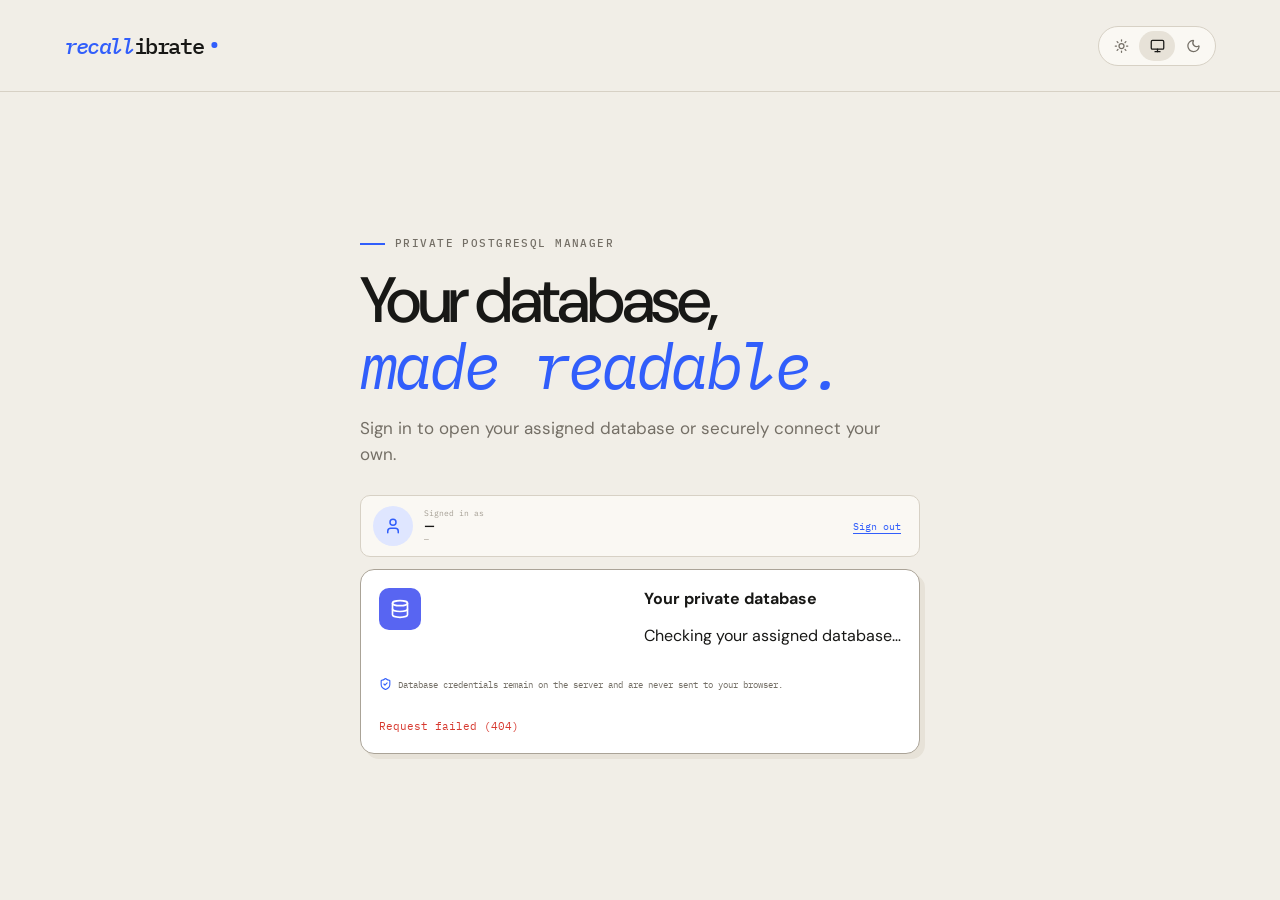
==== backend/frontend/index.html @ e200602b "fix discord auth" ====
<!DOCTYPE html>
<html lang="en" data-theme="system">
<head>
    <meta charset="UTF-8">
    <meta name="viewport" content="width=device-width, initial-scale=1.0">
    <meta name="color-scheme" content="dark light">
    <title>recallibrate — private database workbench</title>
    <meta name="description" content="A private, Discord-authenticated workspace for searching and editing PostgreSQL data.">
    <link rel="preconnect" href="https://fonts.googleapis.com">
    <link rel="preconnect" href="https://fonts.gstatic.com" crossorigin>
    <link href="https://fonts.googleapis.com/css2?family=DM+Sans:wght@400;500;600&family=IBM+Plex+Mono:ital,wght@0,400;0,500;1,500&display=swap" rel="stylesheet">
    <script src="lucide.min.js?v=20260715-3"></script>
    <link rel="stylesheet" href="style.css?v=20260715-6">
</head>
<body>
    <div class="ambient-grid" aria-hidden="true"></div>

    <section id="connect-view" class="connect-view">
        <header class="public-header">
            <a class="wordmark" href="#" aria-label="Recallibrate home"><em>recall</em><span>ibrate</span><b>·</b></a>
            <div class="theme-toggle" role="group" aria-label="Color theme">
                <button type="button" data-theme-btn="light" aria-label="Light theme"><i data-lucide="sun"></i></button>
                <button type="button" data-theme-btn="system" aria-label="Use system theme"><i data-lucide="monitor"></i></button>
                <button type="button" data-theme-btn="dark" aria-label="Dark theme"><i data-lucide="moon"></i></button>
                <span class="theme-pill" aria-hidden="true"></span>
            </div>
        </header>

        <main class="connect-main">
            <div class="connect-copy">
                <div class="eyebrow"><span></span> Private PostgreSQL manager</div>
                <h1>Your database,<br><em>made readable.</em></h1>
                <p>Sign in to open your assigned database or securely connect your own.</p>

                <div id="signed-out-panel" class="auth-card">
                    <div class="auth-mark discord-mark" aria-hidden="true">
                        <svg viewBox="0 0 127.14 96.36" role="img"><path fill="currentColor" d="M107.7 8.07A105.15 105.15 0 0 0 81.47 0a72.06 72.06 0 0 0-3.36 6.83 97.68 97.68 0 0 0-29.11 0A72.37 72.37 0 0 0 45.64 0a105.89 105.89 0 0 0-26.25 8.09C2.79 32.65-1.71 56.6.54 80.21a105.73 105.73 0 0 0 32.17 16.15 77.7 77.7 0 0 0 6.89-9.39 68.42 68.42 0 0 1-10.85-5.18c.91-.66 1.8-1.34 2.66-2a75.57 75.57 0 0 0 64.32 0c.87.71 1.76 1.39 2.66 2a68.68 68.68 0 0 1-10.87 5.19 77 77 0 0 0 6.89 9.38 105.25 105.25 0 0 0 32.17-16.14c2.64-27.38-4.51-51.11-18.88-72.15ZM42.45 65.69C36.18 65.69 31 59.92 31 52.86s5-12.82 11.43-12.82S54 45.86 53.89 52.86s-5.05 12.83-11.44 12.83Zm42.24 0c-6.28 0-11.44-5.77-11.44-12.83s5-12.82 11.44-12.82 11.54 5.82 11.43 12.82-5.04 12.83-11.43 12.83Z"/></svg>
                    </div>
                    <div>
                        <strong>Continue with Discord</strong>
                        <p>Discord verifies your account. Recallibrate requests basic identity only.</p>
                    </div>
                    <a href="/api/auth/discord/start" class="discord-btn">
                        <svg viewBox="0 0 127.14 96.36" aria-hidden="true"><path fill="currentColor" d="M107.7 8.07A105.15 105.15 0 0 0 81.47 0a72.06 72.06 0 0 0-3.36 6.83 97.68 97.68 0 0 0-29.11 0A72.37 72.37 0 0 0 45.64 0a105.89 105.89 0 0 0-26.25 8.09C2.79 32.65-1.71 56.6.54 80.21a105.73 105.73 0 0 0 32.17 16.15 77.7 77.7 0 0 0 6.89-9.39 68.42 68.42 0 0 1-10.85-5.18c.91-.66 1.8-1.34 2.66-2a75.57 75.57 0 0 0 64.32 0c.87.71 1.76 1.39 2.66 2a68.68 68.68 0 0 1-10.87 5.19 77 77 0 0 0 6.89 9.38 105.25 105.25 0 0 0 32.17-16.14c2.64-27.38-4.51-51.11-18.88-72.15ZM42.45 65.69C36.18 65.69 31 59.92 31 52.86s5-12.82 11.43-12.82S54 45.86 53.89 52.86s-5.05 12.83-11.44 12.83Zm42.24 0c-6.28 0-11.44-5.77-11.44-12.83s5-12.82 11.44-12.82 11.54 5.82 11.43 12.82-5.04 12.83-11.43 12.83Z"/></svg>
                        <span>Continue with Discord</span>
                    </a>
                </div>

                <div id="signed-in-panel" hidden>
                    <div class="account-strip">
                        <div id="account-avatar" class="account-avatar"><i data-lucide="user"></i></div>
                        <div><span>Signed in as</span><strong id="account-name">—</strong><small id="account-id">—</small></div>
                        <button type="button" id="logout-btn" class="text-btn">Sign out</button>
                    </div>
                    <div id="assignment-panel" class="connection-card">
                        <div class="auth-mark"><i data-lucide="database"></i></div>
                        <div>
                            <strong>Your private database</strong>
                        <p id="assignment-status">Checking your assigned database…</p>
                        </div>
                        <form id="database-connect-form" class="database-connect-form" hidden>
                            <label for="database-url">PostgreSQL connection URL</label>
                            <div class="url-field">
                                <i data-lucide="link"></i>
                                <input id="database-url" name="database-url" type="password" autocomplete="off" spellcheck="false" placeholder="postgresql://user:password@host:5432/database" required>
                            </div>
                            <button type="submit" class="primary-btn"><i data-lucide="plug-zap"></i><span>Connect database</span></button>
                        </form>
                        <p class="privacy-note"><i data-lucide="shield-check"></i> Database credentials remain on the server and are never sent to your browser.</p>
                        <div id="connect-error" class="inline-error" role="alert" aria-live="polite"></div>
                    </div>
                </div>
            </div>
        </main>
    </section>

    <section id="workspace-view" class="workspace-view" hidden>
        <aside class="sidebar">
            <div class="sidebar-head">
                <button type="button" class="wordmark wordmark-button" id="home-btn" aria-label="Refresh Recallibrate"><em>recall</em><span>ibrate</span><b>·</b></button>
                <div class="connection-state"><span></span> connected</div>
            </div>

            <div class="sidebar-section-label">
                <span>Database tables</span>
                <strong id="table-count">0</strong>
            </div>
            <label class="sidebar-search" for="database-select">
                <i data-lucide="database"></i>
                <select id="database-select" aria-label="Choose an assigned database"></select>
            </label>
            <label class="sidebar-search" for="table-filter">
                <i data-lucide="search"></i>
                <input type="search" id="table-filter" placeholder="Find a table" autocomplete="off">
                <kbd>/</kbd>
            </label>
            <nav id="tables" class="table-list" aria-label="Database tables"></nav>

            <div class="sidebar-foot">
                <div class="session-note"><i data-lucide="shield"></i><span id="session-user">Discord session<br><small id="session-database">Encrypted connection</small></span></div>
                <button type="button" id="disconnect-btn" class="icon-btn" aria-label="Sign out"><i data-lucide="log-out"></i></button>
            </div>
        </aside>

        <main class="workspace-main">
            <header class="workspace-header">
                <div class="breadcrumb"><span>public</span><i data-lucide="chevron-right"></i><strong id="table-name">Select a table</strong></div>
                <div class="workspace-header-actions">
                    <span id="connection-label" class="connection-label">PostgreSQL</span>
                    <div class="theme-toggle compact" role="group" aria-label="Color theme">
                        <button type="button" data-theme-btn="light" aria-label="Light theme"><i data-lucide="sun"></i></button>
                        <button type="button" data-theme-btn="system" aria-label="Use system theme"><i data-lucide="monitor"></i></button>
                        <button type="button" data-theme-btn="dark" aria-label="Dark theme"><i data-lucide="moon"></i></button>
                        <span class="theme-pill" aria-hidden="true"></span>
                    </div>
                </div>
            </header>

            <section id="empty-workspace" class="empty-workspace">
                <div class="empty-glyph"><i data-lucide="rows-3"></i></div>
                <span>NO TABLE SELECTED</span>
                <h2>Choose a table to begin.</h2>
                <p>Its structure, filters, and live records will appear here.</p>
            </section>

            <section id="table-workspace" class="table-workspace" hidden>
                <div class="table-title-row">
                    <div>
                        <div class="eyebrow"><span></span> Live table</div>
                        <h2 id="table-heading">—</h2>
                    </div>
                    <div class="table-meta">
                        <div><span>ROWS</span><strong id="result-count">—</strong></div>
                        <div><span>COLUMNS</span><strong id="column-count">—</strong></div>
                    </div>
                </div>

                <form id="search-form" class="search-toolbar" role="search">
                    <label class="global-search" for="search-input">
                        <i data-lucide="search"></i>
                        <input type="search" id="search-input" placeholder="Search every text field…" autocomplete="off">
                        <kbd>↵</kbd>
                    </label>
                    <label class="fuzzy-toggle">
                        <input type="checkbox" id="fuzzy-toggle">
                        <span class="switch" aria-hidden="true"></span>
                        <span><strong>Fuzzy</strong><small>find near matches</small></span>
                    </label>
                    <button type="button" id="refresh-btn" class="secondary-btn"><i data-lucide="refresh-cw"></i><span>Refresh</span></button>
                </form>

                <div id="filter-bar" class="filter-bar" hidden>
                    <span class="filter-label"><i data-lucide="list-filter"></i> Filter by</span>
                    <div id="filters" class="filters"></div>
                    <button type="button" id="clear-filters" class="text-btn" hidden>Clear all</button>
                </div>

                <div class="results-head">
                    <p id="results-description">Showing current records</p>
                    <span><i data-lucide="pencil-line"></i> Select a pencil to edit text</span>
                </div>

                <div id="results-shell" class="results-shell">
                    <div id="loading-state" class="loading-state" hidden>
                        <span></span><span></span><span></span>
                        <p>Reading table…</p>
                    </div>
                    <div id="results-empty" class="results-empty" hidden>
                        <i data-lucide="scan-search"></i>
                        <h3>No matching records</h3>
                        <p>Try a wider search or clear a filter.</p>
                    </div>
                    <div id="results-error" class="results-empty error-state" hidden>
                        <i data-lucide="circle-alert"></i>
                        <h3>Couldn’t read this table</h3>
                        <p id="results-error-message">Check the connection and try again.</p>
                    </div>
                    <div class="results-scroll"><div id="results-table" class="results-list"></div></div>
                </div>
            </section>
        </main>
    </section>

    <div id="toast-region" class="toast-region" aria-live="polite"></div>

    <dialog id="delete-dialog" class="confirm-dialog">
        <form method="dialog">
            <div class="dialog-icon"><i data-lucide="trash-2"></i></div>
            <span class="dialog-kicker">DESTRUCTIVE ACTION</span>
            <h2>Delete this record?</h2>
            <p>This will permanently remove it from <strong id="delete-table-name"></strong>. This cannot be undone.</p>
            <div class="dialog-actions">
                <button value="cancel" class="secondary-btn">Keep record</button>
                <button value="confirm" class="danger-btn">Delete permanently</button>
            </div>
        </form>
    </dialog>

    <script src="app.js?v=20260715-6"></script>
</body>
</html>
---- backend/frontend/style.css ----
:root {
    --ink: #181816;
    --paper: #f1eee7;
    --paper-deep: #e7e2d8;
    --surface: #faf8f3;
    --surface-raised: #ffffff;
    --muted: #746f66;
    --faint: #a49e93;
    --line: #d7d1c5;
    --line-strong: #aaa397;
    --signal: #315efb;
    --signal-soft: #dfe6ff;
    --signal-ink: #17359c;
    --mint: #b8f7d4;
    --danger: #d7392f;
    --shadow: 0 24px 70px rgba(43, 38, 29, .11);
    --radius: 14px;
    --sans: 'DM Sans', system-ui, sans-serif;
    --mono: 'IBM Plex Mono', ui-monospace, monospace;
}

[data-theme="dark"] {
    --ink: #eeeae2;
    --paper: #131311;
    --paper-deep: #0d0d0c;
    --surface: #1b1b18;
    --surface-raised: #22221e;
    --muted: #a39e94;
    --faint: #777268;
    --line: #34332e;
    --line-strong: #555249;
    --signal: #82a0ff;
    --signal-soft: #222d56;
    --signal-ink: #dce4ff;
    --mint: #143d2a;
    --danger: #ff6961;
    --shadow: 0 30px 90px rgba(0, 0, 0, .32);
}

@media (prefers-color-scheme: dark) {
    [data-theme="system"] {
        --ink: #eeeae2;
        --paper: #131311;
        --paper-deep: #0d0d0c;
        --surface: #1b1b18;
        --surface-raised: #22221e;
        --muted: #a39e94;
        --faint: #777268;
        --line: #34332e;
        --line-strong: #555249;
        --signal: #82a0ff;
        --signal-soft: #222d56;
        --signal-ink: #dce4ff;
        --mint: #143d2a;
        --danger: #ff6961;
        --shadow: 0 30px 90px rgba(0, 0, 0, .32);
    }
}

* { box-sizing: border-box; }
html { min-width: 320px; background: var(--paper); }
body { margin: 0; min-height: 100vh; color: var(--ink); background: var(--paper); font-family: var(--sans); transition: background .2s ease, color .2s ease; }
button, input, select, textarea { font: inherit; }
.discord-mark svg { width: 31px; height: 24px; }
.discord-btn svg { width: 22px; height: 17px; flex: 0 0 auto; }
.database-connect-form { display: grid; gap: 10px; margin-top: 18px; width: 100%; }
.database-connect-form[hidden] { display: none; }
.database-connect-form > label { color: var(--muted); font-size: 11px; font-weight: 600; letter-spacing: .08em; text-transform: uppercase; }
button { color: inherit; }
[hidden] { display: none !important; }

.ambient-grid { display: none; }

.public-header { height: 92px; padding: 0 clamp(24px, 5vw, 76px); display: flex; align-items: center; justify-content: space-between; position: relative; z-index: 2; border-bottom: 1px solid var(--line); }
.wordmark { display: inline-flex; align-items: baseline; color: var(--ink); text-decoration: none; font-family: var(--mono); font-size: 22px; font-weight: 500; letter-spacing: -1.4px; }
.wordmark em { color: var(--signal); font-style: italic; }
.wordmark b { color: var(--signal); font-size: 28px; line-height: 0; margin-left: 3px; }
.wordmark-button { appearance: none; padding: 0; border: 0; background: none; cursor: pointer; }

.theme-toggle { display: flex; position: relative; gap: 0; padding: 4px; border: 1px solid var(--line); border-radius: 999px; background: var(--surface); }
.theme-toggle button { width: 36px; height: 30px; border: 0; border-radius: 999px; background: transparent; display: grid; place-items: center; cursor: pointer; position: relative; z-index: 2; }
.theme-toggle svg { width: 15px; color: var(--muted); }
.theme-toggle button[aria-pressed="true"] svg { color: var(--ink); }
.theme-pill { position: absolute; width: 36px; height: 30px; left: 4px; top: 4px; border-radius: 999px; background: var(--paper-deep); transition: transform .22s cubic-bezier(.22,1,.36,1); }
.theme-toggle.compact { transform: scale(.9); transform-origin: right; }

.connect-view { height: 100svh; position: relative; z-index: 1; display: flex; flex-direction: column; overflow: hidden; }
.connect-main { flex: 1; display: grid; place-items: center; padding: 32px 24px; }
.connect-copy { width: min(560px, 100%); }
.eyebrow { display: flex; align-items: center; gap: 10px; font: 500 11px/1 var(--mono); letter-spacing: .13em; text-transform: uppercase; color: var(--muted); }
.eyebrow span { width: 25px; height: 2px; background: var(--signal); }
.connect-copy h1 { margin: 20px 0 16px; font-size: clamp(42px, 6vw, 64px); line-height: 1; letter-spacing: -.055em; font-weight: 500; }
.connect-copy h1 em { font-family: var(--mono); font-weight: 400; color: var(--signal); }
.connect-copy > p { margin: 0 0 28px; color: var(--muted); font-size: 17px; line-height: 1.5; }

.auth-card { display: grid; grid-template-columns: auto 1fr; gap: 13px 14px; align-items: center; padding: 20px; border: 1px solid var(--line-strong); border-radius: var(--radius); background: var(--surface-raised); box-shadow: 5px 5px 0 var(--paper-deep); }
.auth-mark { width: 42px; height: 42px; display: grid; place-items: center; border-radius: 10px; color: #fff; background: #5865f2; }
.auth-mark svg { width: 20px; }
.auth-card strong { display: block; font-size: 14px; }
.auth-card p { margin: 5px 0 0; color: var(--muted); font-size: 12px; line-height: 1.45; }
.discord-btn { grid-column: 1 / -1; min-height: 48px; display: flex; align-items: center; justify-content: center; gap: 9px; border-radius: 8px; color: #fff; background: #5865f2; text-decoration: none; font-weight: 600; transition: transform .15s, background .15s; }
.discord-btn:hover { transform: translateY(-1px); background: #4752c4; }
.discord-btn svg { width: 16px; }
.account-strip { min-height: 62px; margin-bottom: 12px; padding: 9px 12px; display: flex; align-items: center; gap: 11px; border: 1px solid var(--line); border-radius: 10px; background: var(--surface); }
.account-avatar { width: 40px; height: 40px; flex: 0 0 auto; display: grid; place-items: center; border-radius: 50%; overflow: hidden; background: var(--signal-soft); color: var(--signal); }
.account-avatar img { width: 100%; height: 100%; object-fit: cover; }
.account-avatar svg { width: 18px; }
.account-strip > div:nth-child(2) { min-width: 0; display: grid; }
.account-strip span, .account-strip small { color: var(--faint); font: 8px var(--mono); }
.account-strip strong { overflow: hidden; text-overflow: ellipsis; white-space: nowrap; font-size: 12px; }
.account-strip .text-btn { margin-left: auto; }

.connection-card { display: grid; grid-template-columns: 1fr auto; gap: 10px; background: var(--surface-raised); border: 1px solid var(--line-strong); border-radius: var(--radius); padding: 18px; box-shadow: 5px 5px 0 var(--paper-deep); }
.connection-card > label { grid-column: 1 / -1; display: block; font-size: 13px; font-weight: 600; }
.url-field { position: relative; display: flex; align-items: center; border: 1px solid var(--line); background: var(--paper); border-radius: 9px; transition: border .2s, box-shadow .2s; }
.url-field:focus-within { border-color: var(--signal); box-shadow: 0 0 0 3px var(--signal-soft); }
.url-field > svg { width: 17px; margin-left: 14px; color: var(--signal); }
.url-field input { width: 100%; min-width: 0; border: 0; outline: 0; color: var(--ink); background: transparent; padding: 15px 8px 15px 11px; font: 13px var(--mono); }
.url-field input::placeholder { color: var(--faint); }
.icon-btn { border: 0; background: transparent; width: 38px; height: 38px; display: grid; place-items: center; cursor: pointer; border-radius: 8px; }
.icon-btn:hover { background: var(--paper-deep); }
.icon-btn svg { width: 17px; }
.privacy-note { grid-column: 1 / -1; display: flex; align-items: center; gap: 6px; margin: 0; color: var(--muted); font: 9px var(--mono); }
.privacy-note svg { width: 13px; color: var(--signal); }
.primary-btn, .secondary-btn, .danger-btn { border: 0; border-radius: 8px; cursor: pointer; display: inline-flex; align-items: center; justify-content: center; gap: 10px; font-weight: 600; transition: transform .15s, background .15s; }
.primary-btn { min-height: 46px; padding: 0 18px; background: var(--signal); color: #fff; }
.primary-btn:hover { transform: translateY(-1px); }
.primary-btn svg { width: 17px; }
.primary-btn:disabled { opacity: .55; cursor: wait; transform: none; }
.inline-error { grid-column: 1 / -1; position: relative; min-height: 0; margin-top: 0; color: var(--danger); font: 11px/1.4 var(--mono); }
.inline-error:not(:empty) { margin-top: 13px; }

/* Workspace */
.workspace-view { height: 100svh; position: relative; z-index: 1; display: grid; grid-template-columns: 272px minmax(0, 1fr); overflow: hidden; }
.sidebar { height: 100%; display: flex; flex-direction: column; border-right: 1px solid var(--line); background: var(--paper-deep); overflow: hidden; }
.sidebar-head { min-height: 78px; padding: 0 20px; display: flex; align-items: center; justify-content: space-between; border-bottom: 1px solid var(--line); }
.connection-state { display: flex; align-items: center; gap: 6px; color: var(--muted); font: 9px var(--mono); text-transform: uppercase; }
.connection-state > span { width: 6px; height: 6px; border-radius: 50%; background: #3ac77b; box-shadow: 0 0 0 3px rgba(58,199,123,.12); }
.sidebar-section-label { padding: 24px 20px 10px; display: flex; align-items: center; justify-content: space-between; font: 10px var(--mono); color: var(--muted); letter-spacing: .08em; text-transform: uppercase; }
.sidebar-section-label strong { color: var(--signal); }
.sidebar-search { height: 40px; margin: 4px 12px 11px; padding: 0 10px; display: flex; align-items: center; gap: 8px; border: 1px solid var(--line); border-radius: 8px; background: var(--surface); }
.sidebar-search:focus-within { border-color: var(--line-strong); }
.sidebar-search svg { width: 15px; color: var(--muted); }
.sidebar-search input { flex: 1; min-width: 0; background: transparent; border: 0; outline: 0; color: var(--ink); font-size: 12px; }
.sidebar-search select { flex: 1; min-width: 0; background: transparent; border: 0; outline: 0; color: var(--ink); font: 12px var(--mono); }
.sidebar-search select option { background: var(--surface-raised); color: var(--ink); }
kbd { border: 1px solid var(--line); border-radius: 4px; color: var(--faint); padding: 2px 5px; background: var(--paper); font: 9px var(--mono); }
.table-list { flex: 1; overflow-y: auto; padding: 0 8px 20px; }
.tables-btn { width: 100%; min-height: 42px; padding: 0 11px; display: flex; align-items: center; gap: 10px; border: 0; border-radius: 7px; background: transparent; color: var(--muted); text-align: left; cursor: pointer; font: 12px var(--mono); }
.tables-btn svg { width: 14px; }
.tables-btn .table-chevron { margin-left: auto; opacity: 0; }
.tables-btn:hover { color: var(--ink); background: var(--surface); }
.tables-btn.active { color: var(--ink); background: var(--surface-raised); box-shadow: inset 3px 0 0 var(--signal); }
.tables-btn.active .table-chevron { opacity: 1; color: var(--signal); }
.sidebar-foot { min-height: 74px; padding: 12px 15px; border-top: 1px solid var(--line); display: flex; align-items: center; justify-content: space-between; }
.session-note { display: flex; gap: 9px; align-items: center; font: 10px var(--mono); color: var(--muted); }
.session-note > svg { width: 16px; color: var(--signal); }
.session-note small { color: var(--faint); }

.workspace-main { min-width: 0; height: 100%; display: flex; flex-direction: column; background: var(--paper); overflow: hidden; }
.workspace-header { height: 78px; padding: 0 30px; border-bottom: 1px solid var(--line); display: flex; align-items: center; justify-content: space-between; }
.breadcrumb { display: flex; align-items: center; gap: 6px; color: var(--faint); font: 11px var(--mono); }
.breadcrumb svg { width: 13px; }
.breadcrumb strong { color: var(--ink); font-weight: 500; }
.workspace-header-actions { display: flex; align-items: center; gap: 16px; }
.connection-label { border: 1px solid var(--line); border-radius: 999px; padding: 6px 9px; color: var(--muted); font: 9px var(--mono); text-transform: uppercase; letter-spacing: .08em; }
.empty-workspace { min-height: calc(100vh - 78px); display: grid; place-content: center; justify-items: center; text-align: center; padding: 30px; }
.empty-glyph { width: 72px; height: 72px; border: 1px solid var(--line); display: grid; place-items: center; transform: rotate(4deg); margin-bottom: 24px; box-shadow: 7px 7px 0 var(--paper-deep); }
.empty-glyph svg { width: 27px; color: var(--signal); transform: rotate(-4deg); }
.empty-workspace > span { color: var(--signal); font: 10px var(--mono); letter-spacing: .12em; }
.empty-workspace h2 { margin: 12px 0 6px; font-size: 28px; letter-spacing: -.03em; }
.empty-workspace p { margin: 0; color: var(--muted); }

.table-workspace { min-height: 0; flex: 1; display: flex; flex-direction: column; padding: 25px clamp(18px, 3vw, 36px) 28px; overflow: hidden; }
.table-title-row { display: flex; align-items: flex-end; justify-content: space-between; gap: 24px; margin-bottom: 20px; }
.table-title-row h2 { margin: 10px 0 0; font: 500 clamp(29px, 3vw, 42px)/1 var(--mono); letter-spacing: -.045em; }
.table-meta { display: flex; border: 1px solid var(--line); border-radius: 8px; overflow: hidden; }
.table-meta div { min-width: 80px; padding: 9px 12px; }
.table-meta div + div { border-left: 1px solid var(--line); }
.table-meta span, .table-meta strong { display: block; font-family: var(--mono); }
.table-meta span { color: var(--faint); font-size: 8px; letter-spacing: .1em; }
.table-meta strong { margin-top: 3px; font-size: 13px; }
.search-toolbar { display: grid; grid-template-columns: minmax(250px, 1fr) auto auto; gap: 10px; }
.global-search { height: 50px; display: flex; align-items: center; gap: 10px; padding: 0 14px; background: var(--surface-raised); border: 1px solid var(--line-strong); border-radius: 9px; box-shadow: 3px 3px 0 var(--paper-deep); }
.global-search:focus-within { border-color: var(--signal); }
.global-search svg { width: 18px; color: var(--signal); }
.global-search input { flex: 1; min-width: 0; border: 0; outline: 0; color: var(--ink); background: transparent; }
.fuzzy-toggle { min-width: 164px; height: 50px; padding: 0 14px; display: flex; align-items: center; gap: 9px; border: 1px solid var(--line); border-radius: 9px; cursor: pointer; background: var(--surface); }
.fuzzy-toggle input { position: absolute; opacity: 0; pointer-events: none; }
.switch { width: 30px; height: 17px; padding: 2px; background: var(--line-strong); border-radius: 999px; transition: background .18s; }
.switch::after { content: ''; display: block; width: 13px; height: 13px; border-radius: 50%; background: var(--surface-raised); transition: transform .18s; }
.fuzzy-toggle input:checked + .switch { background: var(--signal); }
.fuzzy-toggle input:checked + .switch::after { transform: translateX(13px); }
.fuzzy-toggle > span:last-child { display: flex; flex-direction: column; }
.fuzzy-toggle strong { font-size: 11px; }
.fuzzy-toggle small { color: var(--faint); font: 8px var(--mono); }
.secondary-btn { min-height: 44px; padding: 0 15px; background: var(--surface); border: 1px solid var(--line); }
.secondary-btn:hover { background: var(--paper-deep); }
.secondary-btn svg { width: 15px; }
.search-toolbar .secondary-btn { height: 50px; }
.filter-bar { display: flex; align-items: center; gap: 10px; padding: 15px 0 0; overflow-x: auto; }
.filter-label { display: inline-flex; align-items: center; gap: 6px; flex: 0 0 auto; color: var(--muted); font: 9px var(--mono); text-transform: uppercase; letter-spacing: .08em; }
.filter-label svg { width: 14px; }
.filters { display: flex; gap: 7px; }
.filter-select { position: relative; }
.filter-select select { appearance: none; min-width: 135px; height: 34px; padding: 0 30px 0 10px; border: 1px solid var(--line); border-radius: 7px; background: var(--surface); color: var(--ink); font: 10px var(--mono); cursor: pointer; }
.filter-select svg { position: absolute; width: 13px; right: 9px; top: 10px; pointer-events: none; color: var(--muted); }
.filter-select.active select { border-color: var(--signal); background: var(--signal-soft); }
.text-btn { border: 0; background: none; color: var(--signal); cursor: pointer; white-space: nowrap; font: 10px var(--mono); text-decoration: underline; text-underline-offset: 3px; }
.results-head { min-height: 56px; display: flex; align-items: flex-end; justify-content: space-between; gap: 20px; padding: 0 3px 10px; }
.results-head p, .results-head span { margin: 0; color: var(--muted); font: 9px var(--mono); }
.results-head span { display: flex; align-items: center; gap: 6px; }
.results-head svg { width: 13px; color: var(--signal); }

.results-shell { min-height: 0; flex: 1; position: relative; border: 1px solid var(--line-strong); border-radius: 9px; background: var(--surface); overflow: hidden; }
.results-scroll { height: 100%; overflow-y: auto; }
.results-list { display: grid; gap: 18px; padding: 18px 12px 12px; }
.record-card { position: relative; margin-top: 4px; border: 1px solid var(--line-strong); border-radius: 8px; background: var(--surface-raised); overflow: visible; }
.record-card-header { min-height: 24px; padding: 0 10px; display: flex; align-items: center; justify-content: flex-end; color: var(--faint); font: 9px var(--mono); text-transform: uppercase; }
.record-card-header > span { position: absolute; top: -7px; left: 12px; padding: 0 6px; background: var(--surface-raised); }
.record-body { padding: 5px 16px 14px; }
.record-text-field + .record-text-field { margin-top: 14px; }
.record-label { display: block; margin-bottom: 6px; color: var(--faint); font: 8px var(--mono); letter-spacing: .07em; text-transform: uppercase; }
.record-field-value { min-height: 30px; display: flex; align-items: flex-start; gap: 9px; }
.record-divider { height: 1px; margin: 0 12px; background: linear-gradient(90deg, transparent, var(--line-strong) 14%, var(--line-strong) 86%, transparent); }
.record-options { display: flex; flex-wrap: wrap; gap: 10px; padding: 12px 16px 15px; }
.record-option { min-width: 140px; flex: 1 1 170px; }
.record-option select { width: 100%; height: 32px; padding: 0 8px; border: 1px solid var(--line-strong); border-radius: 5px; background: var(--paper); color: var(--ink); font: 11px var(--mono); }
.cell-value { display: block; min-width: 0; flex: 1; white-space: normal; overflow-wrap: anywhere; line-height: 1.55; }
.cell-null { color: var(--faint); font: italic 10px var(--mono); }
.cell-boolean { display: inline-flex; align-items: center; gap: 5px; font: 10px var(--mono); }
.cell-boolean::before { content: ''; width: 7px; height: 7px; border-radius: 50%; background: var(--faint); }
.cell-boolean.true::before { background: #3ac77b; }
.edit-cell-btn, .delete-row-btn { width: 27px; height: 27px; flex: 0 0 auto; border: 0; border-radius: 6px; display: grid; place-items: center; background: transparent; color: var(--faint); cursor: pointer; }
.edit-cell-btn:hover { background: var(--signal-soft); color: var(--signal); }
.delete-row-btn:hover { background: rgba(215,57,47,.12); color: var(--danger); }
.edit-cell-btn svg, .delete-row-btn svg { width: 13px; }
.cell-editor { display: flex; gap: 5px; min-width: 240px; }
.cell-editor input { flex: 1; min-width: 120px; height: 31px; border: 1px solid var(--signal); border-radius: 5px; outline: 0; background: var(--paper); color: var(--ink); padding: 0 8px; font: 11px var(--mono); }
.cell-editor button { width: 31px; height: 31px; border: 0; border-radius: 5px; display: grid; place-items: center; cursor: pointer; }
.cell-editor button svg { width: 13px; }
.save-edit { background: var(--signal); color: #fff; }
.cancel-edit { background: var(--paper-deep); }
.loading-state, .results-empty { height: 100%; min-height: 220px; display: flex; flex-direction: column; align-items: center; justify-content: center; text-align: center; }
.loading-state { flex-direction: row; gap: 6px; }
.loading-state span { width: 7px; height: 7px; background: var(--signal); border-radius: 50%; animation: pulse 1s infinite alternate; }
.loading-state span:nth-child(2) { animation-delay: .2s; }
.loading-state span:nth-child(3) { animation-delay: .4s; }
.loading-state p { margin-left: 8px; color: var(--muted); font: 10px var(--mono); }
@keyframes pulse { to { opacity: .2; transform: translateY(-4px); } }
.results-empty svg { width: 32px; color: var(--signal); margin-bottom: 12px; }
.results-empty h3 { margin: 0 0 5px; font-size: 17px; }
.results-empty p { margin: 0; color: var(--muted); font-size: 13px; }
.error-state svg, .error-state h3 { color: var(--danger); }

.toast-region { position: fixed; z-index: 20; right: 20px; bottom: 20px; display: grid; gap: 8px; }
.toast { min-width: 260px; max-width: 380px; padding: 13px 15px; display: flex; align-items: center; gap: 10px; border: 1px solid var(--line-strong); background: var(--surface-raised); border-radius: 8px; box-shadow: var(--shadow); font: 11px var(--mono); animation: toast-in .25s ease-out; }
.toast svg { width: 16px; color: var(--signal); }
.toast.error svg { color: var(--danger); }
@keyframes toast-in { from { opacity: 0; transform: translateY(8px); } }

.confirm-dialog { width: min(430px, calc(100vw - 32px)); padding: 0; border: 1px solid var(--line-strong); border-radius: 12px; background: var(--surface-raised); color: var(--ink); box-shadow: 0 35px 100px rgba(0,0,0,.35); }
.confirm-dialog::backdrop { background: rgba(15,14,12,.72); backdrop-filter: blur(4px); }
.confirm-dialog form { padding: 28px; }
.dialog-icon { width: 44px; height: 44px; display: grid; place-items: center; border-radius: 8px; background: rgba(215,57,47,.12); color: var(--danger); margin-bottom: 20px; }
.dialog-icon svg { width: 20px; }
.dialog-kicker { color: var(--danger); font: 9px var(--mono); letter-spacing: .1em; }
.confirm-dialog h2 { margin: 9px 0 7px; font-size: 24px; }
.confirm-dialog p { color: var(--muted); line-height: 1.5; font-size: 13px; }
.dialog-actions { margin-top: 24px; display: flex; justify-content: flex-end; gap: 9px; }
.danger-btn { min-height: 44px; padding: 0 16px; background: var(--danger); color: white; }

@media (max-width: 980px) {
    .workspace-view { grid-template-columns: 226px minmax(0,1fr); }
    .search-toolbar { grid-template-columns: 1fr auto; }
    .search-toolbar .secondary-btn { grid-column: 2; grid-row: 1; }
    .fuzzy-toggle { grid-column: 1 / -1; width: fit-content; }
}

@media (max-width: 680px) {
    .public-header { height: 72px; }
    .connect-view { min-height: 100svh; height: auto; overflow: visible; }
    .connect-main { padding: 35px 18px; }
    .connect-copy h1 { font-size: clamp(39px, 13vw, 56px); }
    .connection-card { grid-template-columns: 1fr; }
    .primary-btn { width: 100%; }
    .workspace-view { height: 100svh; display: flex; flex-direction: column; }
    .sidebar { width: 100%; height: auto; flex: 0 0 auto; max-height: 220px; border-right: 0; border-bottom: 1px solid var(--line); }
    .sidebar-head { min-height: 62px; }
    .table-list { display: flex; gap: 5px; max-height: none; padding: 0 10px 10px; overflow-x: auto; }
    .tables-btn { width: auto; min-width: max-content; }
    .sidebar-section-label { padding-top: 12px; }
    .sidebar-foot { display: none; }
    .workspace-main { min-height: 0; flex: 1; }
    .workspace-header { height: 60px; padding: 0 16px; }
    .connection-label { display: none; }
    .table-workspace { padding: 18px 12px 14px; }
    .table-title-row { align-items: flex-start; }
    .table-meta div { min-width: 64px; }
    .search-toolbar { grid-template-columns: 1fr 48px; }
    .search-toolbar .secondary-btn { width: 48px; padding: 0; }
    .search-toolbar .secondary-btn span { display: none; }
    .results-head span { display: none; }
    .record-options { display: grid; grid-template-columns: 1fr; }
}

@media (prefers-reduced-motion: reduce) {
    *, *::before, *::after { scroll-behavior: auto !important; animation-duration: .01ms !important; transition-duration: .01ms !important; }
}
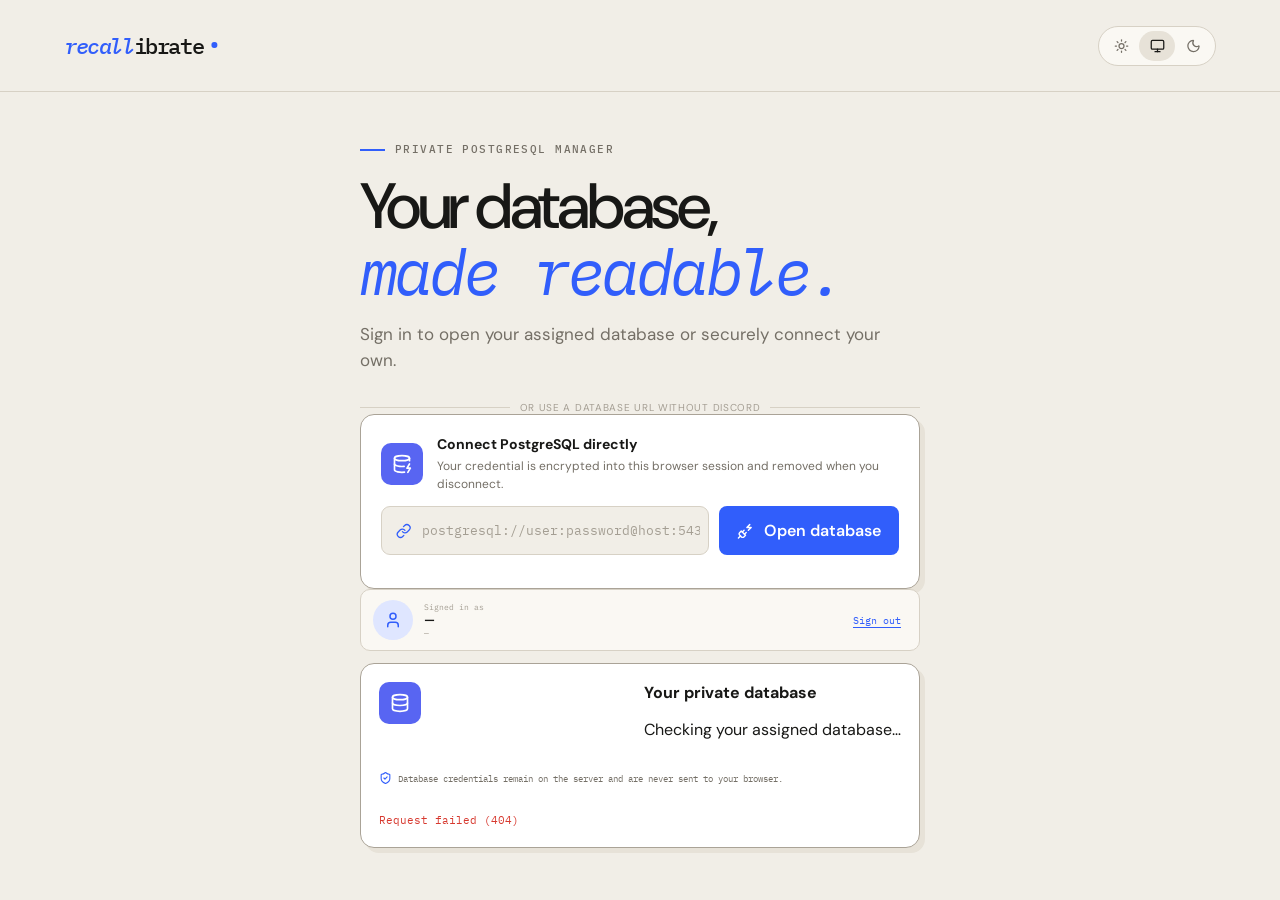
==== commit 50b7b3bc: "add pg url" ====
--- a/backend/frontend/index.html
+++ b/backend/frontend/index.html
@@ -46,6 +46,23 @@
                     </a>
                 </div>
 
+                <div id="guest-divider" class="connection-divider"><span>or use a database URL without Discord</span></div>
+                <form id="guest-database-form" class="auth-card guest-database-card">
+                    <div class="auth-mark"><i data-lucide="database-zap"></i></div>
+                    <div>
+                        <strong>Connect PostgreSQL directly</strong>
+                        <p>Your credential is encrypted into this browser session and removed when you disconnect.</p>
+                    </div>
+                    <div class="guest-database-controls">
+                        <div class="url-field">
+                            <i data-lucide="link"></i>
+                            <input id="guest-database-url" type="password" autocomplete="off" spellcheck="false" placeholder="postgresql://user:password@host:5432/database" required>
+                        </div>
+                        <button type="submit" class="primary-btn"><i data-lucide="plug-zap"></i><span>Open database</span></button>
+                    </div>
+                    <div id="guest-connect-error" class="inline-error" role="alert" aria-live="polite"></div>
+                </form>
+
                 <div id="signed-in-panel" hidden>
                     <div class="account-strip">
                         <div id="account-avatar" class="account-avatar"><i data-lucide="user"></i></div>
@@ -58,6 +75,20 @@
                             <strong>Your private database</strong>
                         <p id="assignment-status">Checking your assigned database…</p>
                         </div>
+                        <form id="runtime-connect-form" class="database-connect-form" hidden>
+                            <label for="runtime-url">Recommended · Connect your Sage deployment</label>
+                            <div class="url-field">
+                                <i data-lucide="waypoints"></i>
+                                <input id="runtime-url" name="runtime-url" type="url" autocomplete="url" spellcheck="false" placeholder="https://your-sage-runtime.example.com" required>
+                            </div>
+                            <button type="submit" class="primary-btn"><i data-lucide="sparkles"></i><span>Pair with Sage</span></button>
+                        </form>
+                        <div id="runtime-pairing" class="runtime-pairing" hidden>
+                            <span>Run this private command through your Sage bot:</span>
+                            <code>/connect-recallibrate code:<strong id="runtime-code"></strong></code>
+                            <small id="runtime-pairing-status">Waiting for Sage…</small>
+                        </div>
+                        <div id="connection-divider" class="connection-divider" hidden><span>or connect PostgreSQL directly</span></div>
                         <form id="database-connect-form" class="database-connect-form" hidden>
                             <label for="database-url">PostgreSQL connection URL</label>
                             <div class="url-field">
--- a/backend/frontend/style.css
+++ b/backend/frontend/style.css
@@ -66,6 +66,17 @@
 .database-connect-form { display: grid; gap: 10px; margin-top: 18px; width: 100%; }
 .database-connect-form[hidden] { display: none; }
 .database-connect-form > label { color: var(--muted); font-size: 11px; font-weight: 600; letter-spacing: .08em; text-transform: uppercase; }
+.runtime-pairing { display: grid; gap: 8px; width: 100%; padding: 14px; border: 1px solid color-mix(in srgb, var(--signal) 45%, var(--line)); border-radius: 9px; background: color-mix(in srgb, var(--signal) 8%, transparent); }
+.runtime-pairing[hidden] { display: none; }
+.runtime-pairing span, .runtime-pairing small { color: var(--muted); font-size: 12px; }
+.runtime-pairing code { overflow-wrap: anywhere; color: var(--ink); font: 12px var(--mono); }
+.connection-divider { display: flex; align-items: center; gap: 10px; width: 100%; color: var(--faint); font-size: 10px; letter-spacing: .07em; text-transform: uppercase; }
+.connection-divider::before, .connection-divider::after { content: ""; flex: 1; height: 1px; background: var(--line); }
+.connection-divider[hidden] { display: none; }
+.guest-database-card { grid-template-columns: auto 1fr; }
+.guest-database-controls { grid-column: 1 / -1; display: grid; grid-template-columns: minmax(0, 1fr) auto; gap: 10px; width: 100%; }
+.guest-database-card .inline-error { grid-column: 1 / -1; }
+@media (max-width: 680px) { .guest-database-controls { grid-template-columns: 1fr; } }
 button { color: inherit; }
 [hidden] { display: none !important; }
 
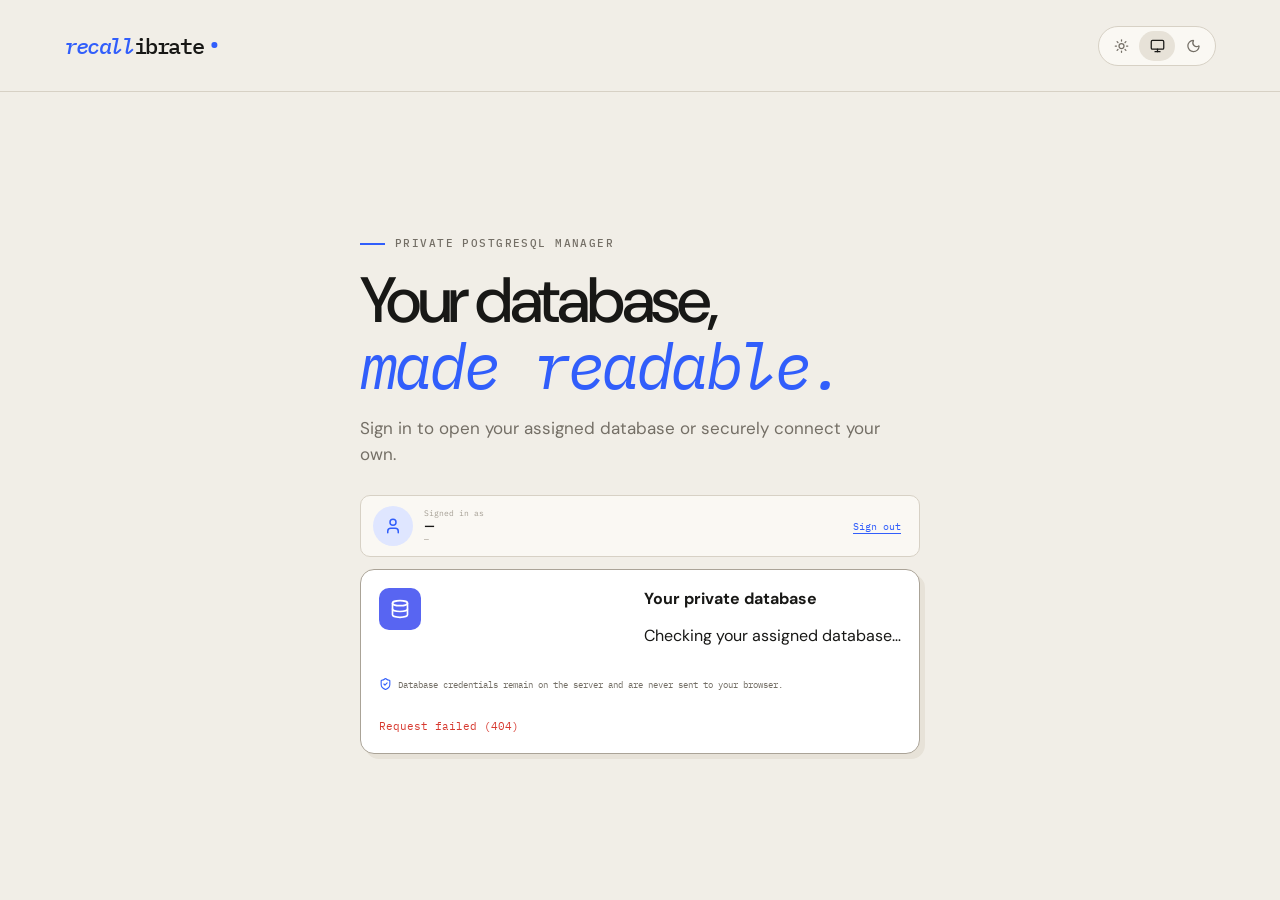
==== commit 4f4c47fe: "tab options" ====
--- a/backend/frontend/index.html
+++ b/backend/frontend/index.html
@@ -32,36 +32,44 @@
                 <h1>Your database,<br><em>made readable.</em></h1>
                 <p>Sign in to open your assigned database or securely connect your own.</p>
 
-                <div id="signed-out-panel" class="auth-card">
-                    <div class="auth-mark discord-mark" aria-hidden="true">
-                        <svg viewBox="0 0 127.14 96.36" role="img"><path fill="currentColor" d="M107.7 8.07A105.15 105.15 0 0 0 81.47 0a72.06 72.06 0 0 0-3.36 6.83 97.68 97.68 0 0 0-29.11 0A72.37 72.37 0 0 0 45.64 0a105.89 105.89 0 0 0-26.25 8.09C2.79 32.65-1.71 56.6.54 80.21a105.73 105.73 0 0 0 32.17 16.15 77.7 77.7 0 0 0 6.89-9.39 68.42 68.42 0 0 1-10.85-5.18c.91-.66 1.8-1.34 2.66-2a75.57 75.57 0 0 0 64.32 0c.87.71 1.76 1.39 2.66 2a68.68 68.68 0 0 1-10.87 5.19 77 77 0 0 0 6.89 9.38 105.25 105.25 0 0 0 32.17-16.14c2.64-27.38-4.51-51.11-18.88-72.15ZM42.45 65.69C36.18 65.69 31 59.92 31 52.86s5-12.82 11.43-12.82S54 45.86 53.89 52.86s-5.05 12.83-11.44 12.83Zm42.24 0c-6.28 0-11.44-5.77-11.44-12.83s5-12.82 11.44-12.82 11.54 5.82 11.43 12.82-5.04 12.83-11.43 12.83Z"/></svg>
-                    </div>
-                    <div>
-                        <strong>Continue with Discord</strong>
-                        <p>Discord verifies your account. Recallibrate requests basic identity only.</p>
-                    </div>
-                    <a href="/api/auth/discord/start" class="discord-btn">
-                        <svg viewBox="0 0 127.14 96.36" aria-hidden="true"><path fill="currentColor" d="M107.7 8.07A105.15 105.15 0 0 0 81.47 0a72.06 72.06 0 0 0-3.36 6.83 97.68 97.68 0 0 0-29.11 0A72.37 72.37 0 0 0 45.64 0a105.89 105.89 0 0 0-26.25 8.09C2.79 32.65-1.71 56.6.54 80.21a105.73 105.73 0 0 0 32.17 16.15 77.7 77.7 0 0 0 6.89-9.39 68.42 68.42 0 0 1-10.85-5.18c.91-.66 1.8-1.34 2.66-2a75.57 75.57 0 0 0 64.32 0c.87.71 1.76 1.39 2.66 2a68.68 68.68 0 0 1-10.87 5.19 77 77 0 0 0 6.89 9.38 105.25 105.25 0 0 0 32.17-16.14c2.64-27.38-4.51-51.11-18.88-72.15ZM42.45 65.69C36.18 65.69 31 59.92 31 52.86s5-12.82 11.43-12.82S54 45.86 53.89 52.86s-5.05 12.83-11.44 12.83Zm42.24 0c-6.28 0-11.44-5.77-11.44-12.83s5-12.82 11.44-12.82 11.54 5.82 11.43 12.82-5.04 12.83-11.43 12.83Z"/></svg>
-                        <span>Continue with Discord</span>
-                    </a>
-                </div>
-
-                <div id="guest-divider" class="connection-divider"><span>or use a database URL without Discord</span></div>
-                <form id="guest-database-form" class="auth-card guest-database-card">
-                    <div class="auth-mark"><i data-lucide="database-zap"></i></div>
-                    <div>
-                        <strong>Connect PostgreSQL directly</strong>
-                        <p>Your credential is encrypted into this browser session and removed when you disconnect.</p>
-                    </div>
-                    <div class="guest-database-controls">
-                        <div class="url-field">
-                            <i data-lucide="link"></i>
-                            <input id="guest-database-url" type="password" autocomplete="off" spellcheck="false" placeholder="postgresql://user:password@host:5432/database" required>
-                        </div>
-                        <button type="submit" class="primary-btn"><i data-lucide="plug-zap"></i><span>Open database</span></button>
-                    </div>
-                    <div id="guest-connect-error" class="inline-error" role="alert" aria-live="polite"></div>
-                </form>
+                <div id="signed-out-panel" class="connection-gateway">
+                    <div class="connection-tabs" role="tablist" aria-label="Connection method">
+                        <button type="button" class="connection-tab active" role="tab" aria-selected="true" aria-controls="discord-connection-panel" data-connection-tab="discord">
+                            <svg viewBox="0 0 127.14 96.36" aria-hidden="true"><path fill="currentColor" d="M107.7 8.07A105.15 105.15 0 0 0 81.47 0a72.06 72.06 0 0 0-3.36 6.83 97.68 97.68 0 0 0-29.11 0A72.37 72.37 0 0 0 45.64 0a105.89 105.89 0 0 0-26.25 8.09C2.79 32.65-1.71 56.6.54 80.21a105.73 105.73 0 0 0 32.17 16.15 77.7 77.7 0 0 0 6.89-9.39 68.42 68.42 0 0 1-10.85-5.18c.91-.66 1.8-1.34 2.66-2a75.57 75.57 0 0 0 64.32 0c.87.71 1.76 1.39 2.66 2a68.68 68.68 0 0 1-10.87 5.19 77 77 0 0 0 6.89 9.38 105.25 105.25 0 0 0 32.17-16.14c2.64-27.38-4.51-51.11-18.88-72.15ZM42.45 65.69C36.18 65.69 31 59.92 31 52.86s5-12.82 11.43-12.82S54 45.86 53.89 52.86s-5.05 12.83-11.44 12.83Zm42.24 0c-6.28 0-11.44-5.77-11.44-12.83s5-12.82 11.44-12.82 11.54 5.82 11.43 12.82-5.04 12.83-11.43 12.83Z"/></svg>
+                            <span>Discord / Sage</span>
+                        </button>
+                        <button type="button" class="connection-tab" role="tab" aria-selected="false" aria-controls="guest-database-form" data-connection-tab="database">
+                            <i data-lucide="database-zap"></i>
+                            <span>Database URL</span>
+                        </button>
+                    </div>
+
+                    <div id="discord-connection-panel" class="connection-panel" role="tabpanel">
+                        <div class="connection-copy-small">
+                            <strong>Use your Dystopian account</strong>
+                            <p>Open an assigned database or pair a Sage runtime. Discord only verifies who you are.</p>
+                        </div>
+                        <a href="/api/auth/discord/start" class="discord-btn">
+                            <svg viewBox="0 0 127.14 96.36" aria-hidden="true"><path fill="currentColor" d="M107.7 8.07A105.15 105.15 0 0 0 81.47 0a72.06 72.06 0 0 0-3.36 6.83 97.68 97.68 0 0 0-29.11 0A72.37 72.37 0 0 0 45.64 0a105.89 105.89 0 0 0-26.25 8.09C2.79 32.65-1.71 56.6.54 80.21a105.73 105.73 0 0 0 32.17 16.15 77.7 77.7 0 0 0 6.89-9.39 68.42 68.42 0 0 1-10.85-5.18c.91-.66 1.8-1.34 2.66-2a75.57 75.57 0 0 0 64.32 0c.87.71 1.76 1.39 2.66 2a68.68 68.68 0 0 1-10.87 5.19 77 77 0 0 0 6.89 9.38 105.25 105.25 0 0 0 32.17-16.14c2.64-27.38-4.51-51.11-18.88-72.15ZM42.45 65.69C36.18 65.69 31 59.92 31 52.86s5-12.82 11.43-12.82S54 45.86 53.89 52.86s-5.05 12.83-11.44 12.83Zm42.24 0c-6.28 0-11.44-5.77-11.44-12.83s5-12.82 11.44-12.82 11.54 5.82 11.43 12.82-5.04 12.83-11.43 12.83Z"/></svg>
+                            <span>Continue with Discord</span>
+                        </a>
+                    </div>
+
+                    <form id="guest-database-form" class="connection-panel" role="tabpanel" hidden>
+                        <div class="connection-copy-small">
+                            <strong>Connect PostgreSQL directly</strong>
+                            <p>Use Recallibrate without Discord. Your credential is encrypted for this browser session.</p>
+                        </div>
+                        <div class="guest-database-controls">
+                            <div class="url-field">
+                                <i data-lucide="link"></i>
+                                <input id="guest-database-url" type="password" autocomplete="off" spellcheck="false" placeholder="postgresql://user:password@host:5432/database" required>
+                            </div>
+                            <button type="submit" class="primary-btn"><i data-lucide="plug-zap"></i><span>Open database</span></button>
+                        </div>
+                        <div id="guest-connect-error" class="inline-error" role="alert" aria-live="polite"></div>
+                    </form>
+                </div>
 
                 <div id="signed-in-panel" hidden>
                     <div class="account-strip">
--- a/backend/frontend/style.css
+++ b/backend/frontend/style.css
@@ -73,9 +73,7 @@
 .connection-divider { display: flex; align-items: center; gap: 10px; width: 100%; color: var(--faint); font-size: 10px; letter-spacing: .07em; text-transform: uppercase; }
 .connection-divider::before, .connection-divider::after { content: ""; flex: 1; height: 1px; background: var(--line); }
 .connection-divider[hidden] { display: none; }
-.guest-database-card { grid-template-columns: auto 1fr; }
-.guest-database-controls { grid-column: 1 / -1; display: grid; grid-template-columns: minmax(0, 1fr) auto; gap: 10px; width: 100%; }
-.guest-database-card .inline-error { grid-column: 1 / -1; }
+.guest-database-controls { display: grid; grid-template-columns: minmax(0, 1fr) auto; gap: 10px; width: 100%; }
 @media (max-width: 680px) { .guest-database-controls { grid-template-columns: 1fr; } }
 button { color: inherit; }
 [hidden] { display: none !important; }
@@ -112,6 +110,19 @@
 .discord-btn { grid-column: 1 / -1; min-height: 48px; display: flex; align-items: center; justify-content: center; gap: 9px; border-radius: 8px; color: #fff; background: #5865f2; text-decoration: none; font-weight: 600; transition: transform .15s, background .15s; }
 .discord-btn:hover { transform: translateY(-1px); background: #4752c4; }
 .discord-btn svg { width: 16px; }
+
+.connection-gateway { overflow: hidden; border: 1px solid var(--line-strong); border-radius: var(--radius); background: var(--surface-raised); box-shadow: 5px 5px 0 var(--paper-deep); }
+.connection-tabs { display: grid; grid-template-columns: 1fr 1fr; gap: 4px; margin: 6px; padding: 4px; border-radius: 9px; background: var(--paper-deep); }
+.connection-tab { min-height: 40px; padding: 0 14px; display: inline-flex; align-items: center; justify-content: center; gap: 8px; border: 0; border-radius: 7px; background: transparent; color: var(--muted); font: 600 12px var(--sans); cursor: pointer; transition: color .15s, background .15s, box-shadow .15s; }
+.connection-tab:hover { color: var(--ink); }
+.connection-tab.active { color: var(--ink); background: var(--surface-raised); box-shadow: 0 1px 4px rgba(0,0,0,.12); }
+.connection-tab svg { width: 16px; height: 16px; color: var(--signal); }
+.connection-tab:first-child svg { color: #5865f2; }
+.connection-panel { display: grid; gap: 16px; padding: 20px; border-top: 1px solid var(--line); }
+.connection-copy-small strong { display: block; font-size: 14px; }
+.connection-copy-small p { margin: 5px 0 0; color: var(--muted); font-size: 12px; line-height: 1.45; }
+.connection-panel .discord-btn { min-height: 46px; }
+.connection-panel .inline-error { grid-column: 1 / -1; }
 .account-strip { min-height: 62px; margin-bottom: 12px; padding: 9px 12px; display: flex; align-items: center; gap: 11px; border: 1px solid var(--line); border-radius: 10px; background: var(--surface); }
 .account-avatar { width: 40px; height: 40px; flex: 0 0 auto; display: grid; place-items: center; border-radius: 50%; overflow: hidden; background: var(--signal-soft); color: var(--signal); }
 .account-avatar img { width: 100%; height: 100%; object-fit: cover; }
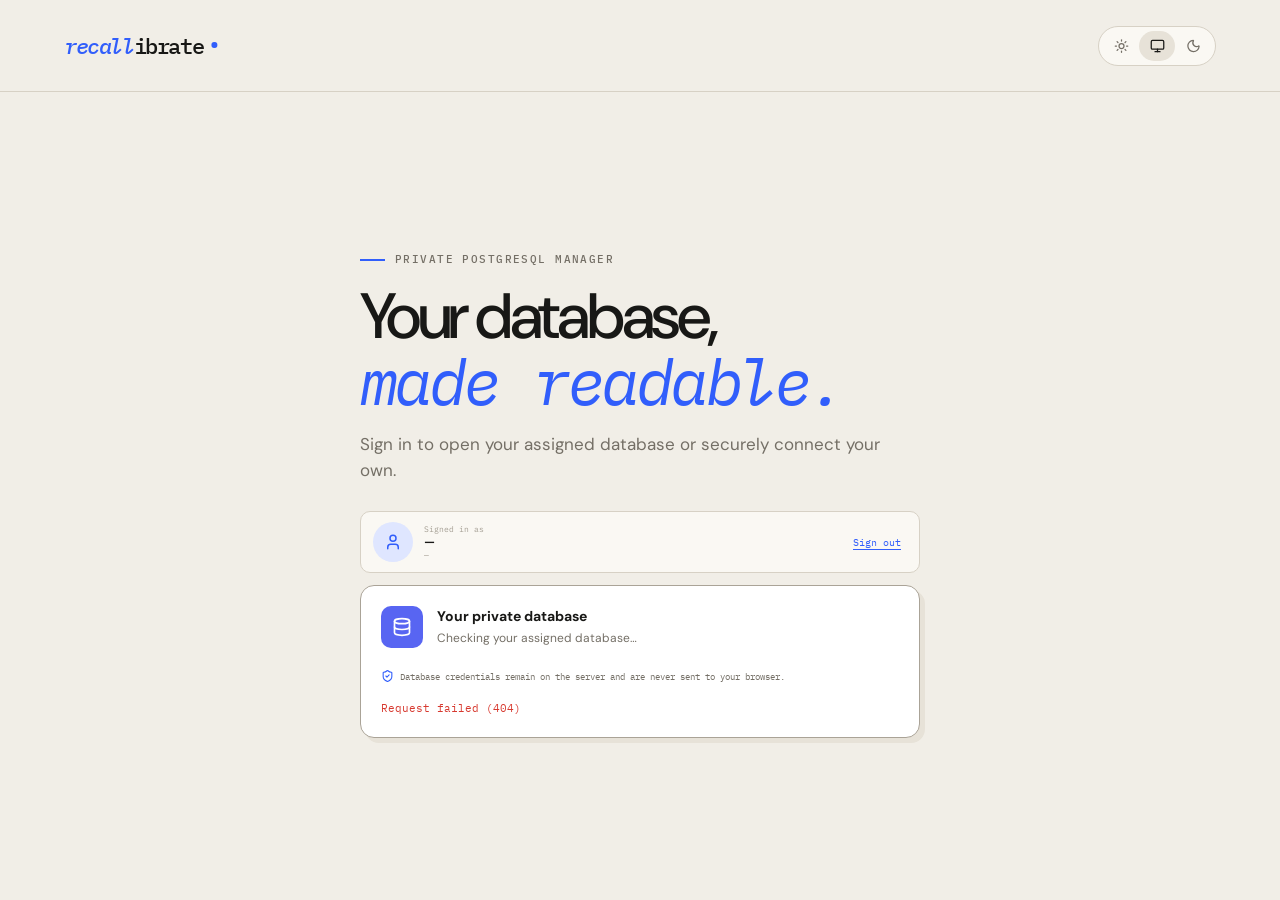
==== commit 31ba199c: "connect sage runtime" ====
--- a/backend/frontend/index.html
+++ b/backend/frontend/index.html
@@ -10,7 +10,7 @@
     <link rel="preconnect" href="https://fonts.gstatic.com" crossorigin>
     <link href="https://fonts.googleapis.com/css2?family=DM+Sans:wght@400;500;600&family=IBM+Plex+Mono:ital,wght@0,400;0,500;1,500&display=swap" rel="stylesheet">
     <script src="lucide.min.js?v=20260715-3"></script>
-    <link rel="stylesheet" href="style.css?v=20260715-6">
+    <link rel="stylesheet" href="style.css?v=20260819-1">
 </head>
 <body>
     <div class="ambient-grid" aria-hidden="true"></div>
@@ -44,6 +44,11 @@
                         </button>
                     </div>
 
+                    <div id="auth-error" class="auth-error" role="alert" hidden>
+                        <i data-lucide="circle-alert"></i>
+                        <span></span>
+                    </div>
+
                     <div id="discord-connection-panel" class="connection-panel" role="tabpanel">
                         <div class="connection-copy-small">
                             <strong>Use your Dystopian account</strong>
@@ -79,9 +84,9 @@
                     </div>
                     <div id="assignment-panel" class="connection-card">
                         <div class="auth-mark"><i data-lucide="database"></i></div>
-                        <div>
+                        <div class="connection-card-heading">
                             <strong>Your private database</strong>
-                        <p id="assignment-status">Checking your assigned database…</p>
+                            <p id="assignment-status">Checking your assigned database…</p>
                         </div>
                         <form id="runtime-connect-form" class="database-connect-form" hidden>
                             <label for="runtime-url">Recommended · Connect your Sage deployment</label>
@@ -235,6 +240,6 @@
         </form>
     </dialog>
 
-    <script src="app.js?v=20260715-6"></script>
+    <script src="app.js?v=20260819-1"></script>
 </body>
 </html>
--- a/backend/frontend/style.css
+++ b/backend/frontend/style.css
@@ -63,9 +63,9 @@
 button, input, select, textarea { font: inherit; }
 .discord-mark svg { width: 31px; height: 24px; }
 .discord-btn svg { width: 22px; height: 17px; flex: 0 0 auto; }
-.database-connect-form { display: grid; gap: 10px; margin-top: 18px; width: 100%; }
+.database-connect-form { display: grid; grid-template-columns: minmax(0, 1fr) auto; gap: 10px; margin-top: 18px; width: 100%; }
 .database-connect-form[hidden] { display: none; }
-.database-connect-form > label { color: var(--muted); font-size: 11px; font-weight: 600; letter-spacing: .08em; text-transform: uppercase; }
+.database-connect-form > label { grid-column: 1 / -1; color: var(--muted); font-size: 11px; font-weight: 600; letter-spacing: .08em; text-transform: uppercase; }
 .runtime-pairing { display: grid; gap: 8px; width: 100%; padding: 14px; border: 1px solid color-mix(in srgb, var(--signal) 45%, var(--line)); border-radius: 9px; background: color-mix(in srgb, var(--signal) 8%, transparent); }
 .runtime-pairing[hidden] { display: none; }
 .runtime-pairing span, .runtime-pairing small { color: var(--muted); font-size: 12px; }
@@ -74,7 +74,10 @@
 .connection-divider::before, .connection-divider::after { content: ""; flex: 1; height: 1px; background: var(--line); }
 .connection-divider[hidden] { display: none; }
 .guest-database-controls { display: grid; grid-template-columns: minmax(0, 1fr) auto; gap: 10px; width: 100%; }
-@media (max-width: 680px) { .guest-database-controls { grid-template-columns: 1fr; } }
+@media (max-width: 680px) {
+    .guest-database-controls, .database-connect-form { grid-template-columns: 1fr; }
+    .database-connect-form .primary-btn { width: 100%; }
+}
 button { color: inherit; }
 [hidden] { display: none !important; }
 
@@ -118,6 +121,8 @@
 .connection-tab.active { color: var(--ink); background: var(--surface-raised); box-shadow: 0 1px 4px rgba(0,0,0,.12); }
 .connection-tab svg { width: 16px; height: 16px; color: var(--signal); }
 .connection-tab:first-child svg { color: #5865f2; }
+.auth-error { margin: 10px 20px 0; padding: 10px 12px; display: flex; align-items: center; gap: 9px; border: 1px solid color-mix(in srgb, var(--danger) 38%, var(--line)); border-radius: 8px; background: color-mix(in srgb, var(--danger) 8%, transparent); color: var(--danger); font-size: 12px; line-height: 1.4; }
+.auth-error svg { width: 17px; height: 17px; flex: 0 0 auto; }
 .connection-panel { display: grid; gap: 16px; padding: 20px; border-top: 1px solid var(--line); }
 .connection-copy-small strong { display: block; font-size: 14px; }
 .connection-copy-small p { margin: 5px 0 0; color: var(--muted); font-size: 12px; line-height: 1.45; }
@@ -132,7 +137,17 @@
 .account-strip strong { overflow: hidden; text-overflow: ellipsis; white-space: nowrap; font-size: 12px; }
 .account-strip .text-btn { margin-left: auto; }
 
-.connection-card { display: grid; grid-template-columns: 1fr auto; gap: 10px; background: var(--surface-raised); border: 1px solid var(--line-strong); border-radius: var(--radius); padding: 18px; box-shadow: 5px 5px 0 var(--paper-deep); }
+.connection-card { display: grid; grid-template-columns: auto minmax(0, 1fr); column-gap: 14px; row-gap: 0; align-items: center; background: var(--surface-raised); border: 1px solid var(--line-strong); border-radius: var(--radius); padding: 20px; box-shadow: 5px 5px 0 var(--paper-deep); }
+.connection-card-heading { min-width: 0; }
+.connection-card-heading strong { display: block; font-size: 14px; }
+.connection-card-heading p { margin: 5px 0 0; color: var(--muted); font-size: 12px; line-height: 1.45; }
+.connection-card > .database-connect-form,
+.connection-card > .runtime-pairing,
+.connection-card > .connection-divider,
+.connection-card > .privacy-note,
+.connection-card > .inline-error { grid-column: 1 / -1; }
+.connection-card > .connection-divider { margin-top: 18px; }
+.connection-card > .privacy-note { margin-top: 16px; }
 .connection-card > label { grid-column: 1 / -1; display: block; font-size: 13px; font-weight: 600; }
 .url-field { position: relative; display: flex; align-items: center; border: 1px solid var(--line); background: var(--paper); border-radius: 9px; transition: border .2s, box-shadow .2s; }
 .url-field:focus-within { border-color: var(--signal); box-shadow: 0 0 0 3px var(--signal-soft); }
@@ -304,7 +319,7 @@
     .connect-view { min-height: 100svh; height: auto; overflow: visible; }
     .connect-main { padding: 35px 18px; }
     .connect-copy h1 { font-size: clamp(39px, 13vw, 56px); }
-    .connection-card { grid-template-columns: 1fr; }
+    .connection-card { grid-template-columns: auto minmax(0, 1fr); }
     .primary-btn { width: 100%; }
     .workspace-view { height: 100svh; display: flex; flex-direction: column; }
     .sidebar { width: 100%; height: auto; flex: 0 0 auto; max-height: 220px; border-right: 0; border-bottom: 1px solid var(--line); }
